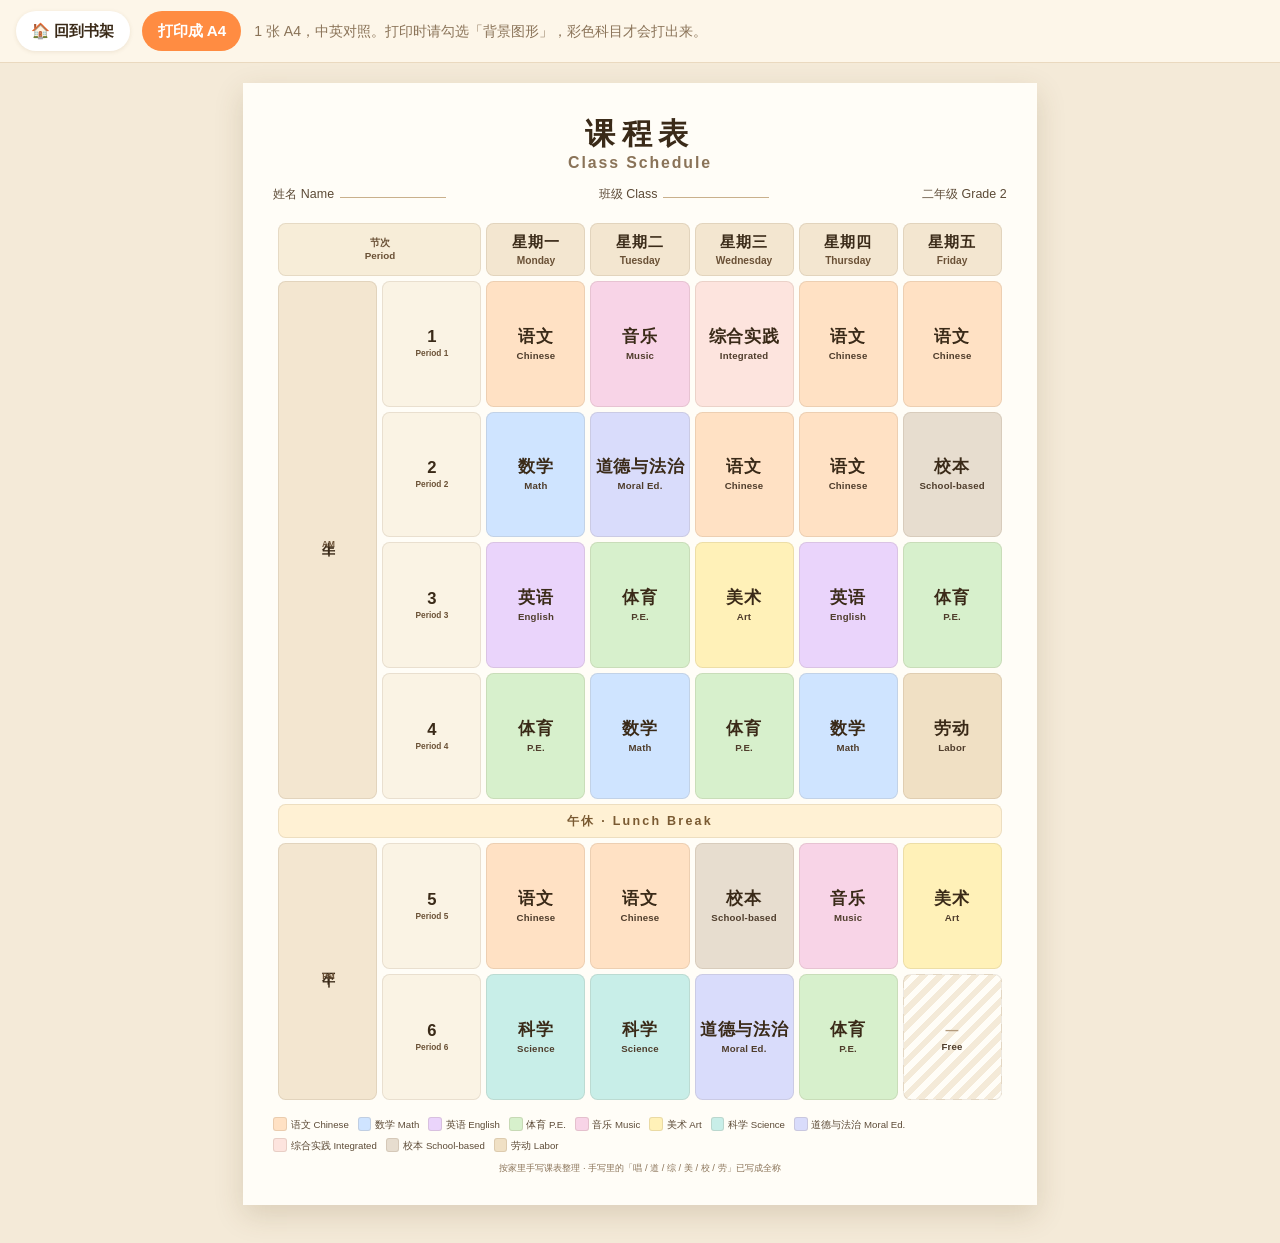
==== print/ke-cheng-biao.html @ 8abef7fe "feat: 新增可 A4 打印的中英对照课程表 按家里手写课表整理周一到周五课表，每格中文科目名加英文，挂在学习卡片下。  Co-authored-by: ha0c9 <ha0c9@users.nor" ====
<!DOCTYPE html>
<html lang="zh-CN">
<head>
<meta charset="UTF-8">
<meta name="viewport" content="width=device-width, initial-scale=1.0">
<title>课程表 Class Schedule · A4 打印</title>
<style>
  :root {
    --ink: #3a2a18;
    --muted: #8a7358;
    --paper: #fffdf7;
    --primary: #ff8c42;
    --line: #e4d2b4;
  }
  * { box-sizing: border-box; margin: 0; padding: 0; }
  html, body {
    background: #f4ead8;
    color: var(--ink);
    font-family: "PingFang SC", "Microsoft YaHei", "Noto Sans SC", sans-serif;
  }
  button { font-family: inherit; }

  .toolbar {
    position: sticky;
    top: 0;
    z-index: 10;
    display: flex;
    flex-wrap: wrap;
    align-items: center;
    gap: 0.6rem 0.8rem;
    padding: 0.7rem 1rem;
    background: #fdf6e9;
    border-bottom: 1px solid #ead9bf;
  }
  .toolbar a, .toolbar button {
    display: inline-flex;
    align-items: center;
    justify-content: center;
    min-height: 40px;
    padding: 0.35rem 0.95rem;
    border-radius: 999px;
    text-decoration: none;
    font-size: 0.95rem;
    font-weight: 700;
    cursor: pointer;
    border: none;
  }
  .toolbar a {
    background: #fff;
    color: var(--ink);
    box-shadow: 0 1px 4px rgba(120, 90, 40, 0.12);
  }
  .toolbar .print-btn { background: var(--primary); color: #fff; }
  .toolbar .hint {
    color: var(--muted);
    font-size: 0.88rem;
    font-weight: 500;
    flex: 1 1 16rem;
  }

  .preview {
    display: flex;
    flex-direction: column;
    align-items: center;
    padding: 1.2rem 0.8rem 2.4rem;
    overflow-x: auto;
  }

  .sheet {
    width: 210mm;
    height: 297mm;
    background: var(--paper);
    padding: 9mm 8mm 8mm;
    display: flex;
    flex-direction: column;
    box-shadow: 0 10px 28px rgba(90, 60, 20, 0.16);
    overflow: hidden;
    -webkit-print-color-adjust: exact;
    print-color-adjust: exact;
  }

  .sheet-head { text-align: center; margin-bottom: 4mm; }
  .sheet-head h1 {
    font-size: 8mm;
    letter-spacing: 0.22em;
    line-height: 1.1;
  }
  .sheet-head .en {
    font-size: 4.2mm;
    letter-spacing: 0.12em;
    color: var(--muted);
    margin-top: 1.2mm;
    font-weight: 700;
  }
  .meta-line {
    display: flex;
    justify-content: space-between;
    gap: 4mm;
    margin-top: 3.5mm;
    font-size: 3.3mm;
    color: #5c4a36;
  }
  .meta-line .blank {
    display: inline-block;
    min-width: 28mm;
    border-bottom: 0.35mm solid #c9b08c;
    margin-left: 1.5mm;
  }

  table.tt {
    width: 100%;
    flex: 1;
    border-collapse: separate;
    border-spacing: 1.4mm;
    table-layout: fixed;
  }
  table.tt th, table.tt td {
    text-align: center;
    vertical-align: middle;
    border-radius: 2mm;
    border: 0.3mm solid rgba(80, 50, 20, 0.1);
  }
  table.tt thead th {
    background: #f3e6d0;
    height: 14mm;
    padding: 1mm;
  }
  table.tt .day-zh {
    display: block;
    font-size: 4.1mm;
    font-weight: 800;
    letter-spacing: 0.08em;
  }
  table.tt .day-en {
    display: block;
    font-size: 2.7mm;
    color: #6a5136;
    margin-top: 0.6mm;
    font-weight: 700;
  }
  .corner {
    background: #f7edd8 !important;
    font-size: 2.6mm;
    font-weight: 700;
    color: #6a5136;
    line-height: 1.35;
  }
  .block {
    width: 11mm;
    font-size: 3.4mm;
    font-weight: 800;
    letter-spacing: 0.12em;
    writing-mode: vertical-rl;
    text-orientation: mixed;
    background: #f3e6d0;
  }
  .block .en {
    writing-mode: horizontal-tb;
    font-size: 2.2mm;
    letter-spacing: 0;
    margin-top: 1.4mm;
    color: #6a5136;
    font-weight: 700;
  }
  .period {
    width: 16mm;
    background: #faf3e4;
    padding: 0.6mm;
  }
  .period .n {
    display: block;
    font-size: 4.4mm;
    font-weight: 800;
    line-height: 1;
  }
  .period .en {
    display: block;
    font-size: 2.2mm;
    color: #6a5136;
    margin-top: 0.7mm;
    font-weight: 700;
  }
  .sub {
    padding: 1.2mm 1mm;
  }
  .sub .zh {
    display: block;
    font-size: 4.5mm;
    font-weight: 800;
    letter-spacing: 0.04em;
    line-height: 1.15;
  }
  .sub .en {
    display: block;
    font-size: 2.55mm;
    margin-top: 0.9mm;
    font-weight: 700;
    color: #4f3d2c;
    letter-spacing: 0.02em;
  }
  .sub.empty {
    background: repeating-linear-gradient(
      -45deg,
      #fffdf7,
      #fffdf7 1.6mm,
      #f4ead8 1.6mm,
      #f4ead8 3.2mm
    );
  }
  .sub.empty .zh { color: #b39a7c; font-weight: 700; font-size: 3.4mm; }

  .lunch td {
    background: #fff1d4;
    font-size: 3.3mm;
    font-weight: 800;
    letter-spacing: 0.18em;
    height: 9mm;
    color: #7a5a32;
  }

  .yuwen { background: #ffe1c4; }
  .shuxue { background: #cfe4ff; }
  .yingyu { background: #ead4fb; }
  .tiyu { background: #d7f0cc; }
  .yinyue { background: #f8d4e7; }
  .meishu { background: #fff1b8; }
  .kexue { background: #c8eee8; }
  .daode { background: #d9dcfb; }
  .zonghe { background: #fde4de; }
  .xiaoben { background: #e7ddcf; }
  .laodong { background: #f0e0c4; }

  .legend {
    margin-top: 3.2mm;
    display: flex;
    flex-wrap: wrap;
    gap: 1.5mm 2.4mm;
    font-size: 2.55mm;
    color: #5c4a36;
  }
  .legend i {
    display: inline-block;
    width: 3.6mm;
    height: 3.6mm;
    border-radius: 0.8mm;
    vertical-align: -0.6mm;
    margin-right: 1mm;
    border: 0.25mm solid rgba(80,50,20,0.12);
  }
  .foot {
    margin-top: 2.2mm;
    font-size: 2.5mm;
    color: #8a7358;
    text-align: center;
  }

  @page { size: A4 portrait; margin: 0; }
  @media print {
    html, body { background: #fff; }
    .toolbar { display: none !important; }
    .preview { padding: 0; }
    .sheet { box-shadow: none; }
  }
</style>
</head>
<body>
  <div class="toolbar">
    <a href="../index.html">🏠 回到书架</a>
    <button type="button" class="print-btn" id="print-btn">打印成 A4</button>
    <p class="hint">1 张 A4，中英对照。打印时请勾选「背景图形」，彩色科目才会打出来。</p>
  </div>

  <div class="preview">
    <section class="sheet" aria-label="课程表 Class Schedule">
      <header class="sheet-head">
        <h1>课程表</h1>
        <p class="en">Class Schedule</p>
        <div class="meta-line">
          <span>姓名 Name<span class="blank"></span></span>
          <span>班级 Class<span class="blank"></span></span>
          <span>二年级 Grade 2</span>
        </div>
      </header>

      <table class="tt">
        <thead>
          <tr>
            <th class="corner" colspan="2">节次<br>Period</th>
            <th><span class="day-zh">星期一</span><span class="day-en">Monday</span></th>
            <th><span class="day-zh">星期二</span><span class="day-en">Tuesday</span></th>
            <th><span class="day-zh">星期三</span><span class="day-en">Wednesday</span></th>
            <th><span class="day-zh">星期四</span><span class="day-en">Thursday</span></th>
            <th><span class="day-zh">星期五</span><span class="day-en">Friday</span></th>
          </tr>
        </thead>
        <tbody>
          <tr>
            <td class="block" rowspan="4">上午<span class="en">AM</span></td>
            <td class="period"><span class="n">1</span><span class="en">Period 1</span></td>
            <td class="sub yuwen"><span class="zh">语文</span><span class="en">Chinese</span></td>
            <td class="sub yinyue"><span class="zh">音乐</span><span class="en">Music</span></td>
            <td class="sub zonghe"><span class="zh">综合实践</span><span class="en">Integrated</span></td>
            <td class="sub yuwen"><span class="zh">语文</span><span class="en">Chinese</span></td>
            <td class="sub yuwen"><span class="zh">语文</span><span class="en">Chinese</span></td>
          </tr>
          <tr>
            <td class="period"><span class="n">2</span><span class="en">Period 2</span></td>
            <td class="sub shuxue"><span class="zh">数学</span><span class="en">Math</span></td>
            <td class="sub daode"><span class="zh">道德与法治</span><span class="en">Moral Ed.</span></td>
            <td class="sub yuwen"><span class="zh">语文</span><span class="en">Chinese</span></td>
            <td class="sub yuwen"><span class="zh">语文</span><span class="en">Chinese</span></td>
            <td class="sub xiaoben"><span class="zh">校本</span><span class="en">School-based</span></td>
          </tr>
          <tr>
            <td class="period"><span class="n">3</span><span class="en">Period 3</span></td>
            <td class="sub yingyu"><span class="zh">英语</span><span class="en">English</span></td>
            <td class="sub tiyu"><span class="zh">体育</span><span class="en">P.E.</span></td>
            <td class="sub meishu"><span class="zh">美术</span><span class="en">Art</span></td>
            <td class="sub yingyu"><span class="zh">英语</span><span class="en">English</span></td>
            <td class="sub tiyu"><span class="zh">体育</span><span class="en">P.E.</span></td>
          </tr>
          <tr>
            <td class="period"><span class="n">4</span><span class="en">Period 4</span></td>
            <td class="sub tiyu"><span class="zh">体育</span><span class="en">P.E.</span></td>
            <td class="sub shuxue"><span class="zh">数学</span><span class="en">Math</span></td>
            <td class="sub tiyu"><span class="zh">体育</span><span class="en">P.E.</span></td>
            <td class="sub shuxue"><span class="zh">数学</span><span class="en">Math</span></td>
            <td class="sub laodong"><span class="zh">劳动</span><span class="en">Labor</span></td>
          </tr>
          <tr class="lunch">
            <td colspan="7">午休 · Lunch Break</td>
          </tr>
          <tr>
            <td class="block" rowspan="2">下午<span class="en">PM</span></td>
            <td class="period"><span class="n">5</span><span class="en">Period 5</span></td>
            <td class="sub yuwen"><span class="zh">语文</span><span class="en">Chinese</span></td>
            <td class="sub yuwen"><span class="zh">语文</span><span class="en">Chinese</span></td>
            <td class="sub xiaoben"><span class="zh">校本</span><span class="en">School-based</span></td>
            <td class="sub yinyue"><span class="zh">音乐</span><span class="en">Music</span></td>
            <td class="sub meishu"><span class="zh">美术</span><span class="en">Art</span></td>
          </tr>
          <tr>
            <td class="period"><span class="n">6</span><span class="en">Period 6</span></td>
            <td class="sub kexue"><span class="zh">科学</span><span class="en">Science</span></td>
            <td class="sub kexue"><span class="zh">科学</span><span class="en">Science</span></td>
            <td class="sub daode"><span class="zh">道德与法治</span><span class="en">Moral Ed.</span></td>
            <td class="sub tiyu"><span class="zh">体育</span><span class="en">P.E.</span></td>
            <td class="sub empty"><span class="zh">—</span><span class="en">Free</span></td>
          </tr>
        </tbody>
      </table>

      <div class="legend" aria-label="科目图例">
        <span><i class="yuwen"></i>语文 Chinese</span>
        <span><i class="shuxue"></i>数学 Math</span>
        <span><i class="yingyu"></i>英语 English</span>
        <span><i class="tiyu"></i>体育 P.E.</span>
        <span><i class="yinyue"></i>音乐 Music</span>
        <span><i class="meishu"></i>美术 Art</span>
        <span><i class="kexue"></i>科学 Science</span>
        <span><i class="daode"></i>道德与法治 Moral Ed.</span>
        <span><i class="zonghe"></i>综合实践 Integrated</span>
        <span><i class="xiaoben"></i>校本 School-based</span>
        <span><i class="laodong"></i>劳动 Labor</span>
      </div>
      <p class="foot">按家里手写课表整理 · 手写里的「唱 / 道 / 综 / 美 / 校 / 劳」已写成全称</p>
    </section>
  </div>

  <script>
    document.getElementById("print-btn").addEventListener("click", function () {
      window.print();
    });
  </script>
</body>
</html>
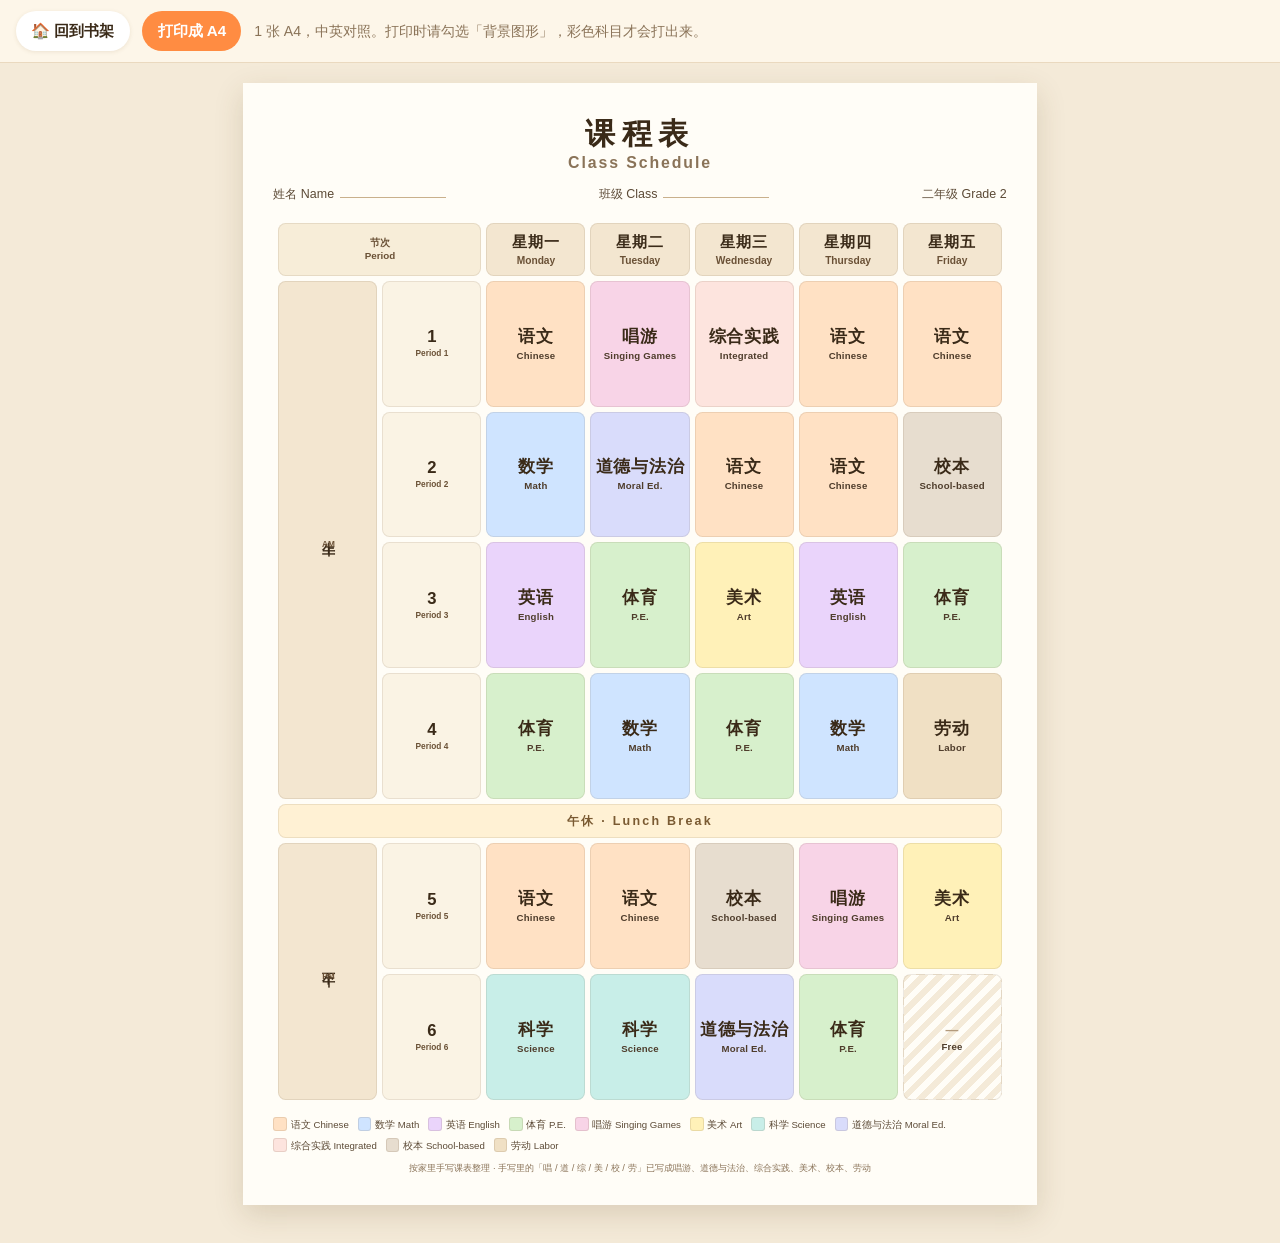
==== commit 9356c2df: "fix: 课程表把音乐改为唱游 对应手写课表里的「唱」，英文写作 Singing Games。  Co-authored-by: ha0c9 <ha0c9@users.noreply.github.c" ====
--- a/print/ke-cheng-biao.html
+++ b/print/ke-cheng-biao.html
@@ -298,7 +298,7 @@
             <td class="block" rowspan="4">上午<span class="en">AM</span></td>
             <td class="period"><span class="n">1</span><span class="en">Period 1</span></td>
             <td class="sub yuwen"><span class="zh">语文</span><span class="en">Chinese</span></td>
-            <td class="sub yinyue"><span class="zh">音乐</span><span class="en">Music</span></td>
+            <td class="sub yinyue"><span class="zh">唱游</span><span class="en">Singing Games</span></td>
             <td class="sub zonghe"><span class="zh">综合实践</span><span class="en">Integrated</span></td>
             <td class="sub yuwen"><span class="zh">语文</span><span class="en">Chinese</span></td>
             <td class="sub yuwen"><span class="zh">语文</span><span class="en">Chinese</span></td>
@@ -336,7 +336,7 @@
             <td class="sub yuwen"><span class="zh">语文</span><span class="en">Chinese</span></td>
             <td class="sub yuwen"><span class="zh">语文</span><span class="en">Chinese</span></td>
             <td class="sub xiaoben"><span class="zh">校本</span><span class="en">School-based</span></td>
-            <td class="sub yinyue"><span class="zh">音乐</span><span class="en">Music</span></td>
+            <td class="sub yinyue"><span class="zh">唱游</span><span class="en">Singing Games</span></td>
             <td class="sub meishu"><span class="zh">美术</span><span class="en">Art</span></td>
           </tr>
           <tr>
@@ -355,7 +355,7 @@
         <span><i class="shuxue"></i>数学 Math</span>
         <span><i class="yingyu"></i>英语 English</span>
         <span><i class="tiyu"></i>体育 P.E.</span>
-        <span><i class="yinyue"></i>音乐 Music</span>
+        <span><i class="yinyue"></i>唱游 Singing Games</span>
         <span><i class="meishu"></i>美术 Art</span>
         <span><i class="kexue"></i>科学 Science</span>
         <span><i class="daode"></i>道德与法治 Moral Ed.</span>
@@ -363,7 +363,7 @@
         <span><i class="xiaoben"></i>校本 School-based</span>
         <span><i class="laodong"></i>劳动 Labor</span>
       </div>
-      <p class="foot">按家里手写课表整理 · 手写里的「唱 / 道 / 综 / 美 / 校 / 劳」已写成全称</p>
+      <p class="foot">按家里手写课表整理 · 手写里的「唱 / 道 / 综 / 美 / 校 / 劳」已写成唱游、道德与法治、综合实践、美术、校本、劳动</p>
     </section>
   </div>
 
